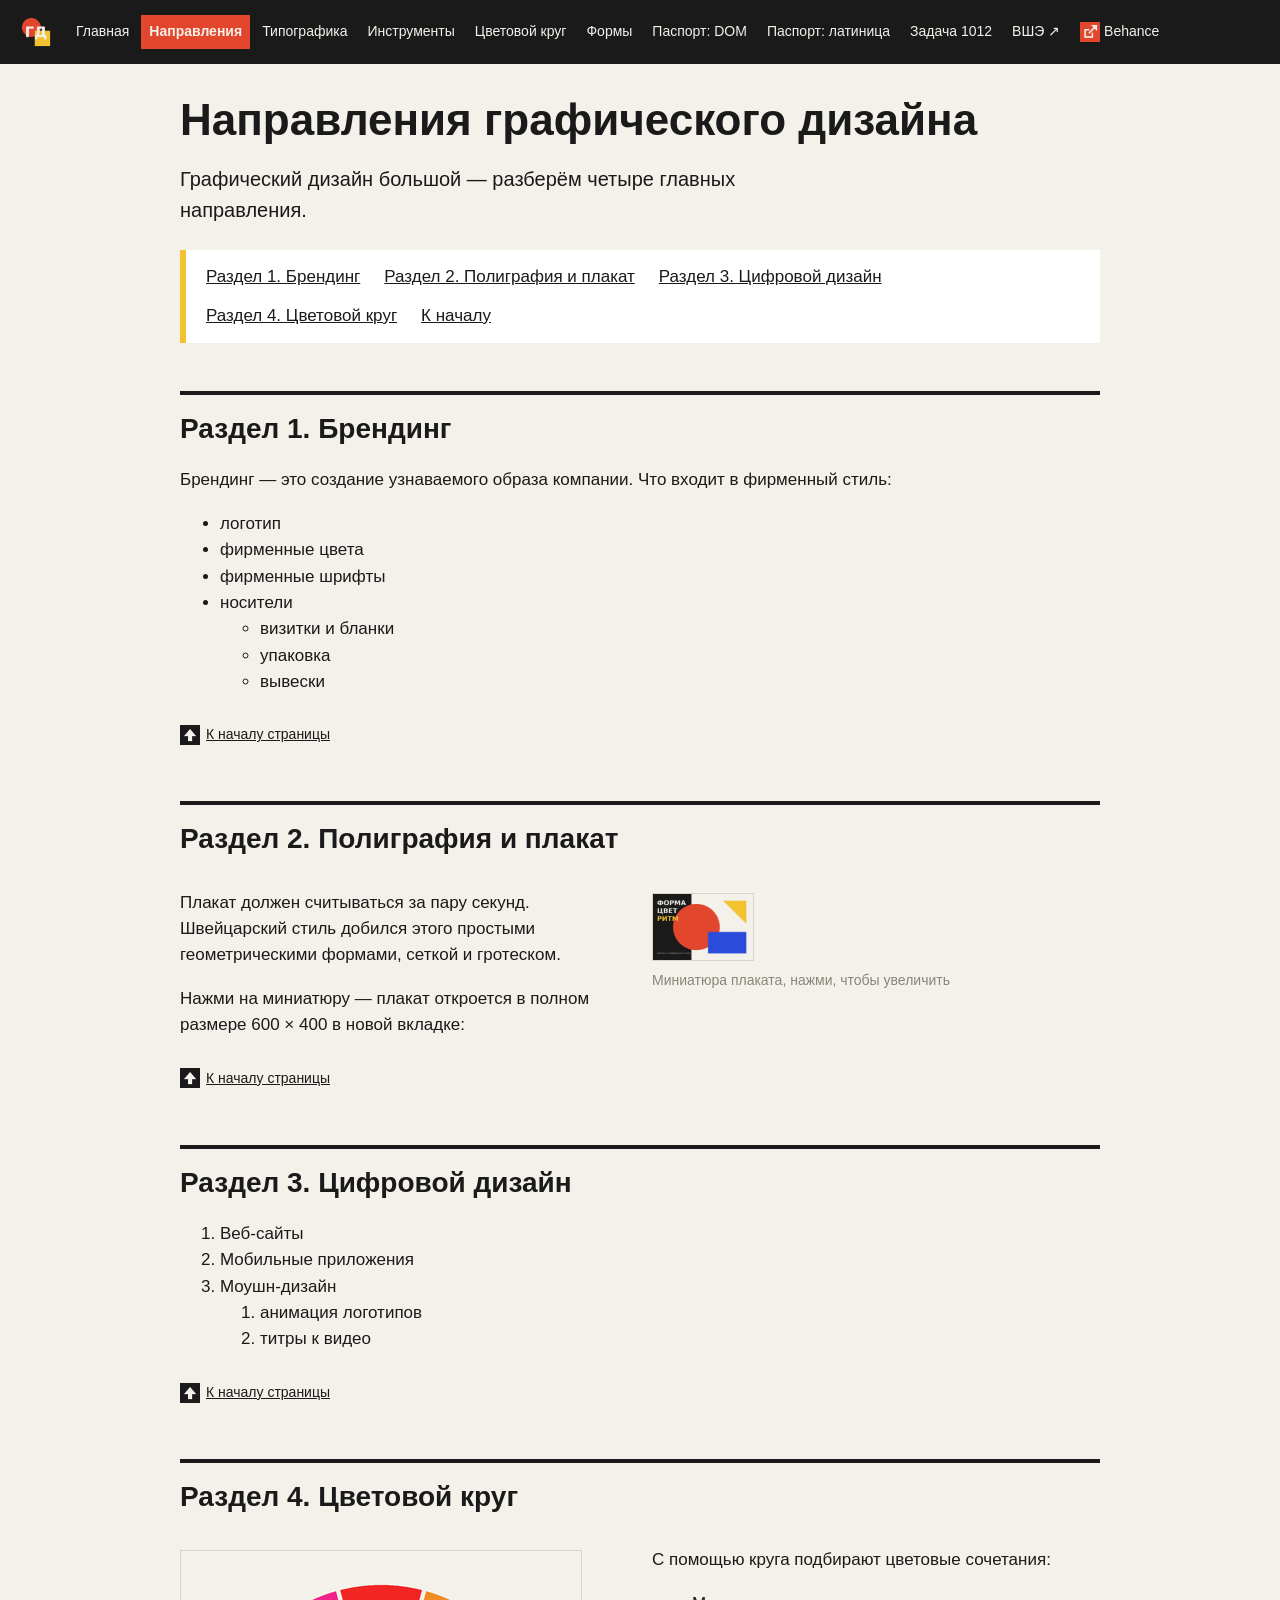
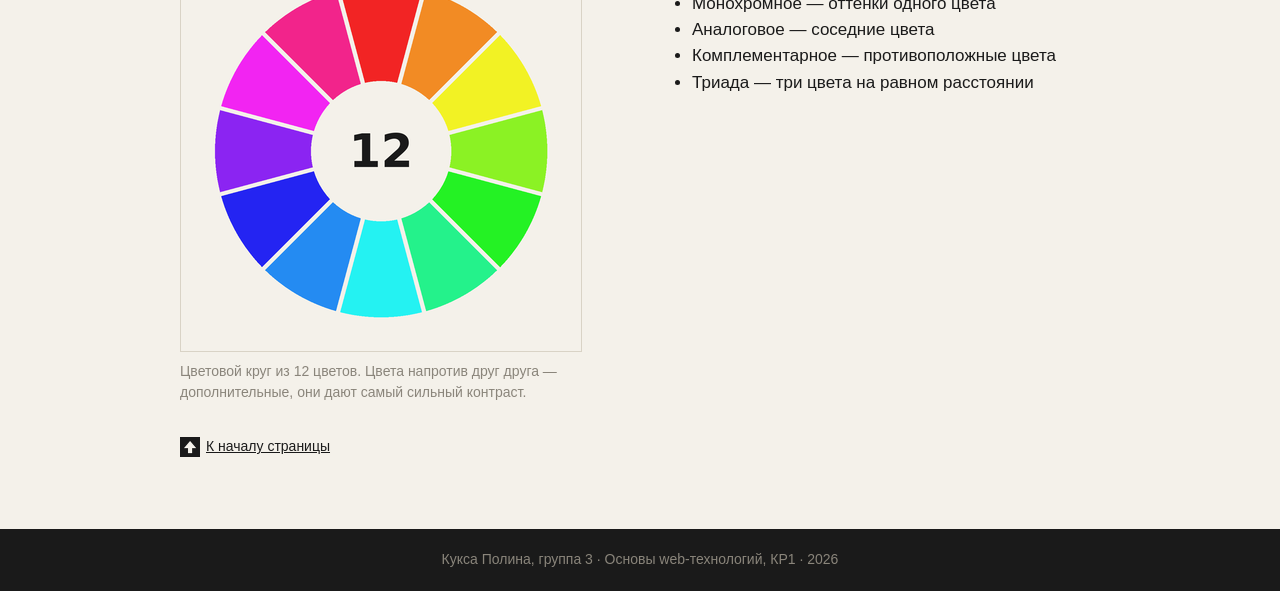
==== directions.html @ b02f4c43 "Add files via upload" ====
<!DOCTYPE html>
<html lang="ru">
<head>
    <meta charset="UTF-8">
    <meta name="viewport" content="width=device-width, initial-scale=1.0">
    <title>Направления дизайна</title>
    <link rel="stylesheet" href="style.css">
</head>
<body>
    <a id="top"></a>
    <header class="site-header">
        <!-- Графическая ссылка на начальную страницу -->
        <a href="index.html" class="logo"><img src="images/logo.png" alt="На главную" width="40" height="40"></a>
        <nav>
            <ul class="menu">
            <li><a href="index.html">Главная</a></li>
            <li><a href="directions.html" class="active">Направления</a></li>
            <li><a href="typography.html">Типографика</a></li>
            <li><a href="tools.html">Инструменты</a></li>
            <li><a href="directions.html#color">Цветовой круг</a></li>
            <li><a href="forms.html">Формы</a></li>
            <li><a href="dom.html">Паспорт: DOM</a></li>
            <li><a href="latin.html">Паспорт: латиница</a></li>
            <li><a href="task.html">Задача 1012</a></li>
            <li><a href="https://www.hse.ru/" target="_blank">ВШЭ ↗</a></li>
            <li><a href="https://www.behance.net/" target="_blank"><img src="images/external.png" alt="Behance" width="20" height="20"> Behance</a></li>
            </ul>
        </nav>
    </header>

    <main>
        <h1>Направления графического дизайна</h1>
        <p class="lead">Графический дизайн большой — разберём четыре главных направления.</p>

        <div class="page-nav">
            <a href="#branding">Раздел 1. Брендинг</a>
            <a href="#print">Раздел 2. Полиграфия и плакат</a>
            <a href="#digital">Раздел 3. Цифровой дизайн</a>
            <a href="#color">Раздел 4. Цветовой круг</a>
            <a href="#top">К началу</a>
        </div>

        <h2 id="branding">Раздел 1. Брендинг</h2>
        <p>Брендинг — это создание узнаваемого образа компании. Что входит в фирменный стиль:</p>
        <ul>
            <li>логотип</li>
            <li>фирменные цвета</li>
            <li>фирменные шрифты</li>
            <li>носители
                <ul>
                    <li>визитки и бланки</li>
                    <li>упаковка</li>
                    <li>вывески</li>
                </ul>
            </li>
        </ul>
        <a href="#top" class="to-top"><img src="images/up.png" alt="" width="20" height="20"> К началу страницы</a>

        <h2 id="print">Раздел 2. Полиграфия и плакат</h2>
        <div class="two-cols">
            <div>
                <p>Плакат должен считываться за пару секунд. Швейцарский стиль добился этого простыми геометрическими формами, сеткой и гротеском.</p>
                <p>Нажми на миниатюру — плакат откроется в полном размере 600 × 400 в новой вкладке:</p>
            </div>
            <figure>
                <!-- Миниатюра шириной 100px открывает большое изображение в новой вкладке (пункт 9) -->
                <a href="big.html" target="_blank"><img src="images/poster_big.png" alt="Плакат — миниатюра" width="100"></a>
                <figcaption>Миниатюра плаката, нажми, чтобы увеличить</figcaption>
            </figure>
        </div>
        <a href="#top" class="to-top"><img src="images/up.png" alt="" width="20" height="20"> К началу страницы</a>

        <h2 id="digital">Раздел 3. Цифровой дизайн</h2>
        <ol>
            <li>Веб-сайты</li>
            <li>Мобильные приложения</li>
            <li>Моушн-дизайн
                <ol>
                    <li>анимация логотипов</li>
                    <li>титры к видео</li>
                </ol>
            </li>
        </ol>
        <a href="#top" class="to-top"><img src="images/up.png" alt="" width="20" height="20"> К началу страницы</a>

        <h2 id="color">Раздел 4. Цветовой круг</h2>
        <div class="two-cols">
            <figure>
                <img src="images/color_wheel.png" alt="Цветовой круг Иттена" width="400" height="400">
                <figcaption>Цветовой круг из 12 цветов. Цвета напротив друг друга — дополнительные, они дают самый сильный контраст.</figcaption>
            </figure>
            <div>
                <p>С помощью круга подбирают цветовые сочетания:</p>
                <ul>
                    <li>Монохромное — оттенки одного цвета</li>
                    <li>Аналоговое — соседние цвета</li>
                    <li>Комплементарное — противоположные цвета</li>
                    <li>Триада — три цвета на равном расстоянии</li>
                </ul>
            </div>
        </div>
        <a href="#top" class="to-top"><img src="images/up.png" alt="" width="20" height="20"> К началу страницы</a>
    </main>

    <footer>Кукса Полина, группа 3 · Основы web-технологий, КР1 · 2026</footer>
</body>
</html>
---- style.css ----
/* ===== Общие стили для всех страниц сайта ===== */

/* Цвета сайта: бумага, чернила и три акцентных цвета */
:root {
    --paper: #f4f1ea;
    --ink: #1a1a1a;
    --red: #e2462c;
    --blue: #2b4cdb;
    --yellow: #f2c230;
    --grey: #8a857b;
}

body {
    margin: 0;
    background-color: var(--paper);
    color: var(--ink);
    font-family: "Helvetica Neue", Arial, sans-serif;
    font-size: 17px;
    line-height: 1.55;
}

/* ===== Шапка и навигация (одинаковая на всех страницах) ===== */
.site-header {
    display: flex;
    align-items: center;
    gap: 12px;
    padding: 12px 16px;
    background-color: var(--ink);
}

.logo img {
    display: block;
}

.menu {
    display: flex;
    flex-wrap: wrap;
    gap: 4px;
    margin: 0;
    padding: 0;
    list-style: none;
}

.menu a {
    display: inline-block;
    padding: 6px 8px;
    color: var(--paper);
    text-decoration: none;
    font-size: 14px;
}

.menu a img {
    vertical-align: middle;
}

/* Наведение мышкой на пункт меню */
.menu a:hover {
    background-color: var(--yellow);
    color: var(--ink);
}

/* Текущая страница — выделена красным (пункт 5 требований) */
.menu a.active {
    background-color: var(--red);
    color: var(--paper);
    font-weight: bold;
}

/* ===== Основное содержимое ===== */
main {
    max-width: 920px;
    margin: 0 auto;
    padding: 32px 24px 64px;
}

h1 {
    font-size: 44px;
    line-height: 1.1;
    margin: 0 0 16px;
}

h2 {
    font-size: 28px;
    margin: 48px 0 12px;
    padding-top: 12px;
    border-top: 4px solid var(--ink);
}

.lead {
    font-size: 20px;
    max-width: 680px;
}

a {
    color: var(--blue);
}

/* Навигация внутри страницы по закладкам (пункт 6) */
.page-nav {
    display: flex;
    flex-wrap: wrap;
    gap: 8px;
    margin: 24px 0;
    padding: 12px;
    background-color: #fff;
    border-left: 6px solid var(--yellow);
}

.page-nav a {
    padding: 2px 8px;
    color: var(--ink);
}

/* Ссылка «К началу» в конце каждого раздела */
.to-top {
    display: inline-flex;
    align-items: center;
    gap: 6px;
    margin-top: 12px;
    color: var(--ink);
    font-size: 14px;
}

/* Картинки с подписями */
figure {
    margin: 20px 0;
}

figure img {
    max-width: 100%;
    height: auto;
    border: 1px solid #d9d3c6;
}

figcaption {
    font-size: 14px;
    color: var(--grey);
}

.two-cols {
    display: flex;
    flex-wrap: wrap;
    gap: 24px;
    align-items: flex-start;
}

.two-cols > * {
    flex: 1 1 280px;
}

/* ===== Таблица (пункт 10) ===== */
.tools-table {
    width: 100%;
    border-collapse: collapse;
    background-image: url("images/table_bg.png");  /* картинка на фоне всей таблицы */
    background-size: 300px;
}

.tools-table th,
.tools-table td {
    padding: 10px;
    border: 2px solid var(--ink);
    vertical-align: middle;
}

.tools-table th {
    background-color: var(--ink);
    color: var(--paper);
    text-align: left;
}

/* ===== Формы ===== */
form {
    padding: 20px;
    background-color: #fff;
    border: 2px solid var(--ink);
}

form label {
    display: block;
    margin: 10px 0;
}

input[type="text"],
input[type="tel"],
input[type="email"],
input[type="number"],
input[type="date"],
input[type="password"],
textarea {
    padding: 6px 8px;
    font-size: 16px;
    border: 1px solid var(--grey);
}

button,
input[type="submit"],
input[type="reset"],
input[type="button"] {
    padding: 8px 16px;
    font-size: 16px;
    border: 2px solid var(--ink);
    background-color: var(--yellow);
    cursor: pointer;
}

input[type="reset"] {
    background-color: #fff;
}

.note {
    padding: 12px 16px;
    background-color: #fff;
    border-left: 6px solid var(--blue);
    margin: 16px 0;
}

code {
    font-family: Menlo, Consolas, monospace;
    font-size: 14px;
    background-color: #ebe6da;
    padding: 1px 4px;
}

/* ===== Паспорт (страницы 2 и 3) ===== */
.passport {
    width: 420px;
    max-width: 100%;
    border: 1px solid #b9a8a8;
    box-shadow: 0 4px 16px rgba(0, 0, 0, 0.15);
}

.passport-page {
    position: relative;
    padding: 18px 24px 18px 24px;
    /* розоватый фон с узором, как на настоящем паспорте */
    background-color: #f6e9e6;
    background-image: repeating-radial-gradient(circle at 30% 40%, #f6e9e6 0, #f6e9e6 6px, #efdcd8 7px, #f6e9e6 8px);
    min-height: 250px;
}

.passport-page + .passport-page {
    border-top: 2px dashed #c9a9a4;
}

.passport-title {
    text-align: center;
    font-size: 12px;
    letter-spacing: 2px;
    color: #7a5b57;
    margin-bottom: 10px;
}

/* Каждое поле паспорта — это абзац <p>: подпись + <span> со значением */
.passport-page p {
    margin: 6px 0;
    font-size: 11px;
    color: #7a5b57;
}

.passport-page p span {
    display: block;
    font-family: "Courier New", monospace;
    font-size: 17px;
    font-weight: bold;
    color: #1d1d1d;
    border-bottom: 1px solid #c9a9a4;
}

/* Дата рождения: день.месяц и год стоят в одной строке */
.passport-page p.birth span {
    display: inline;
    border-bottom: none;
}

.passport-photo {
    float: left;
    width: 100px;
    margin: 4px 16px 8px 0;
    border: 1px solid #c9a9a4;
}

.passport-fields {
    overflow: hidden;
}

/* Серия и номер — вертикально красным справа */
.passport-number {
    position: absolute;
    right: 4px;
    top: 30px;
    writing-mode: vertical-rl;
    color: #c0262d;
    font-family: "Courier New", monospace;
    font-weight: bold;
    letter-spacing: 2px;
}

/* ===== Задача ===== */
.task-form li {
    margin: 10px 0;
}

.task-form ul {
    list-style: none;
    padding: 0;
}

#result {
    padding: 6px 8px;
    font-size: 16px;
    width: 320px;
    max-width: 100%;
    font-weight: bold;
}

footer {
    padding: 20px 24px;
    background-color: var(--ink);
    color: var(--grey);
    font-size: 14px;
    text-align: center;
}
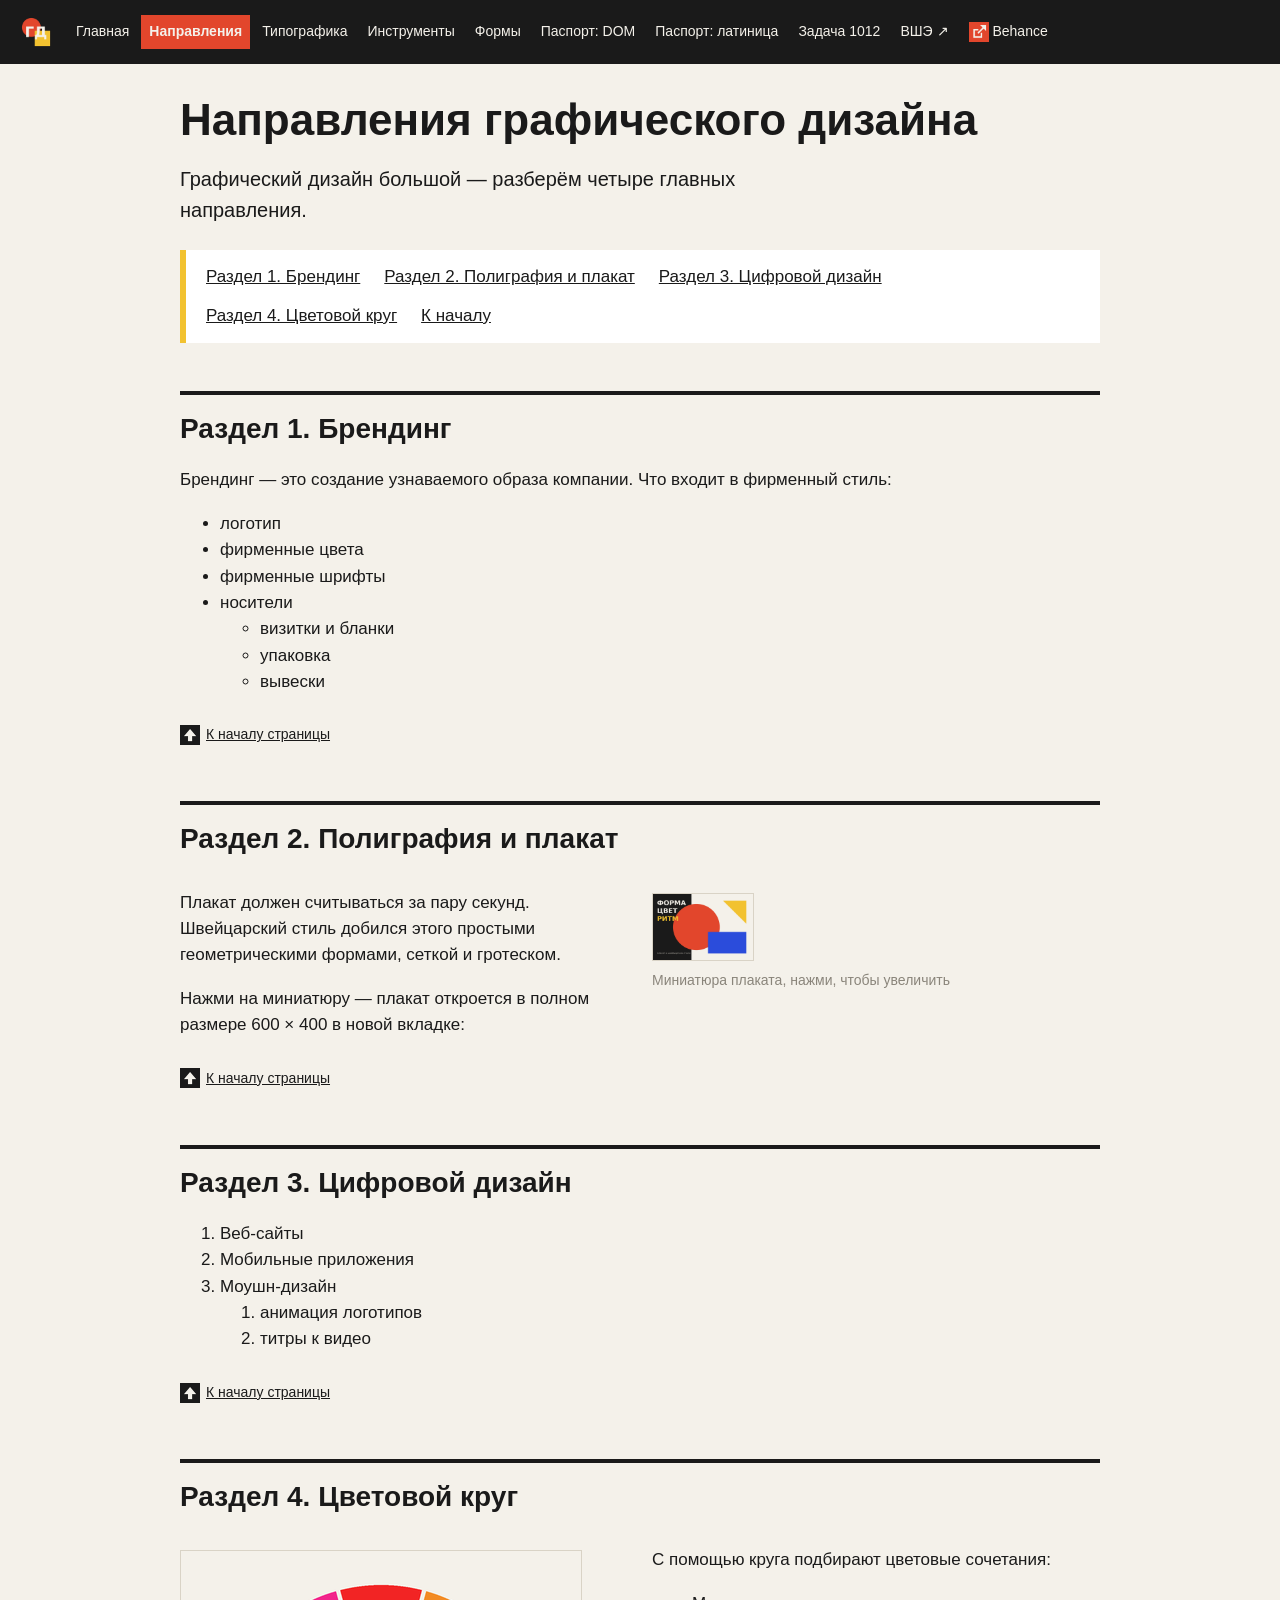
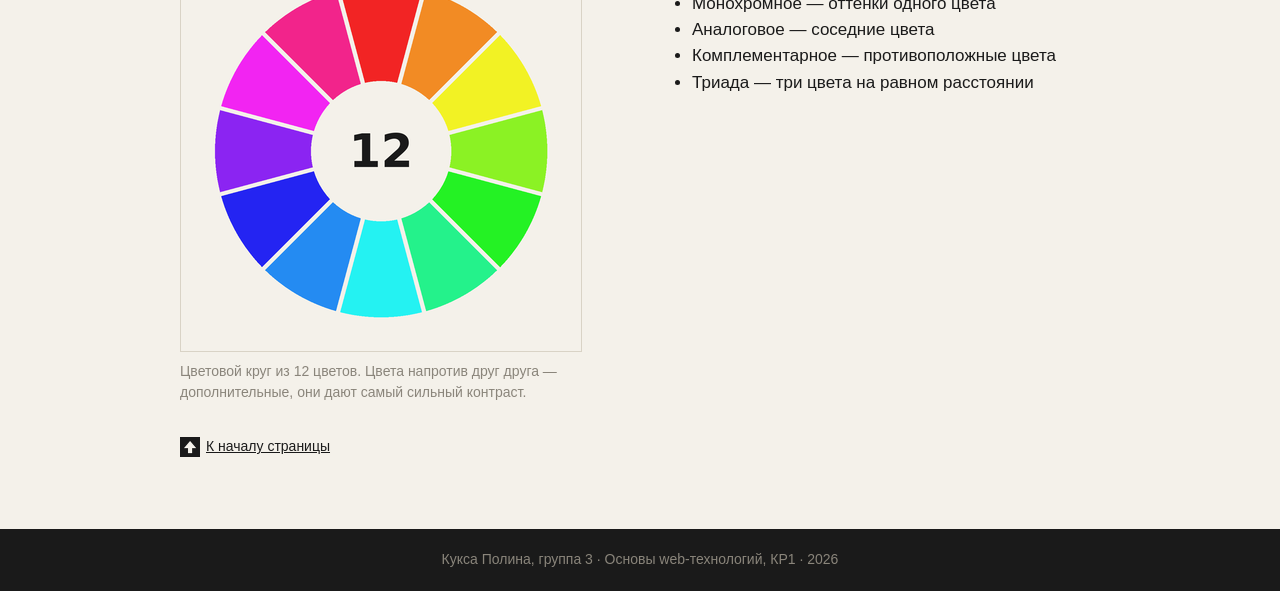
==== commit 80e07fa2: "Add files via upload" ====
--- a/directions.html
+++ b/directions.html
@@ -16,8 +16,7 @@
             <li><a href="index.html">Главная</a></li>
             <li><a href="directions.html" class="active">Направления</a></li>
             <li><a href="typography.html">Типографика</a></li>
-            <li><a href="tools.html">Инструменты</a></li>
-            <li><a href="directions.html#color">Цветовой круг</a></li>
+            <li><a href="tools.html#programs">Инструменты</a></li>
             <li><a href="forms.html">Формы</a></li>
             <li><a href="dom.html">Паспорт: DOM</a></li>
             <li><a href="latin.html">Паспорт: латиница</a></li>
